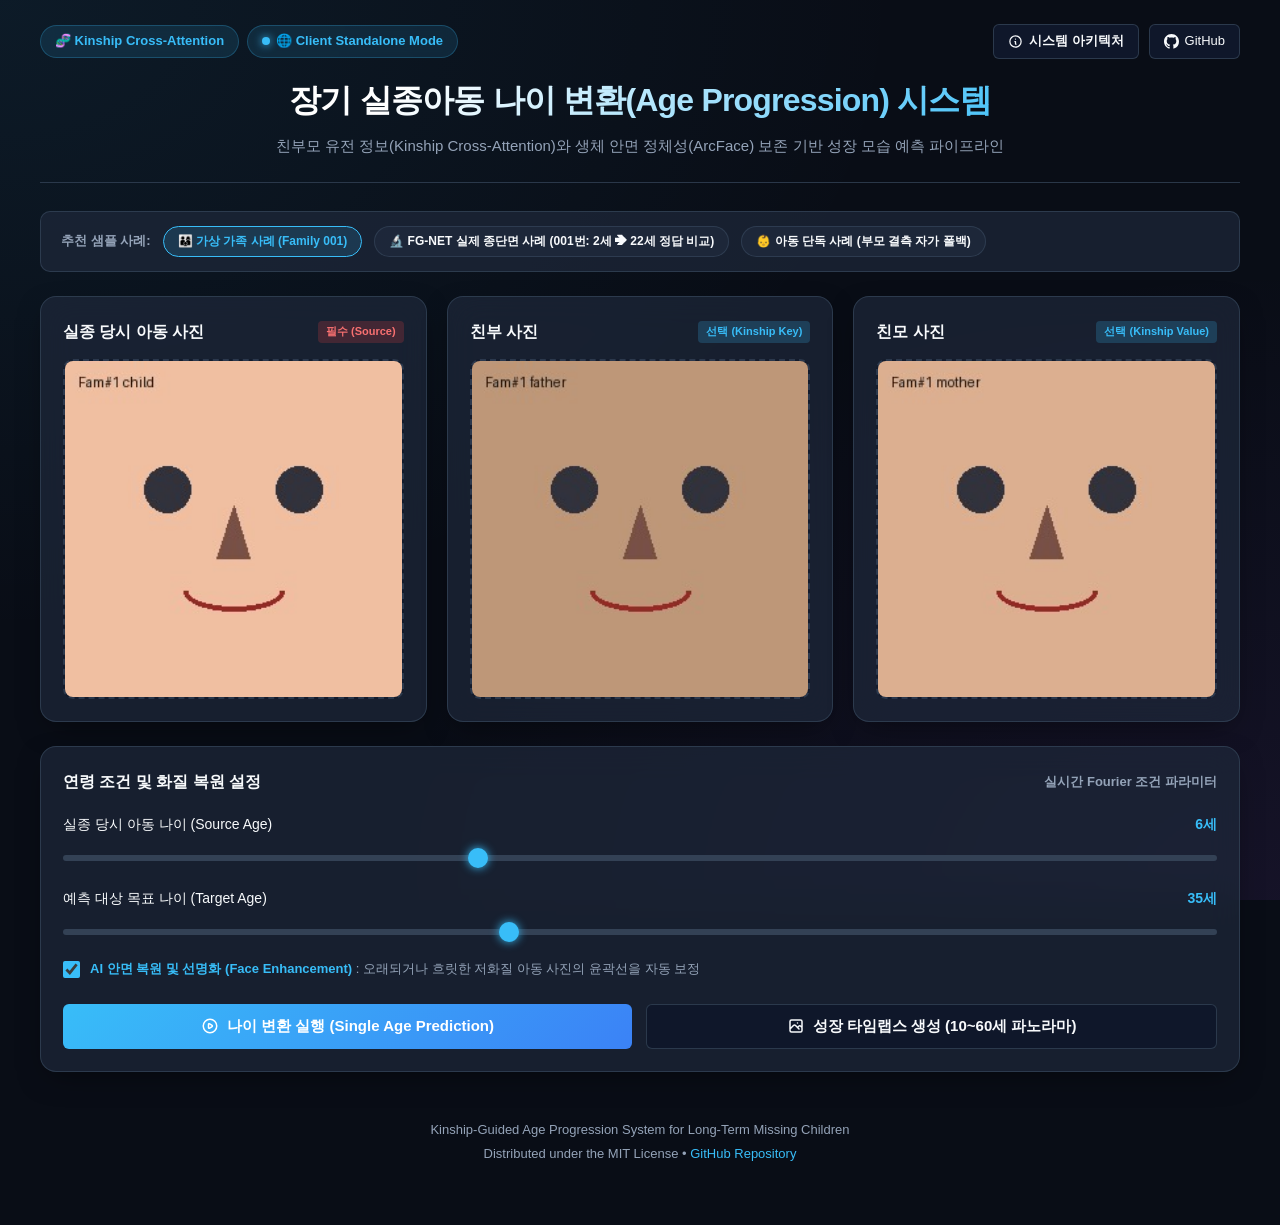
==== public/index.html @ 312b2912 "feat: add Netlify static deployment bundle, netlify.toml, and dual-mode client simulation engine" ====
<!DOCTYPE html>
<html lang="ko">
<head>
  <meta charset="UTF-8">
  <meta name="viewport" content="width=device-width, initial-scale=1.0">
  <title>장기 실종아동 나이 변환(Age Progression) 시스템</title>
  <meta name="description" content="친부모 유전 정보(Kinship Cross-Attention) 및 ArcFace 생체 정체성 보존 기반 장기 실종아동 나이 변환 AI 파이프라인">
  <link rel="stylesheet" href="style.css">
</head>
<body>
  <div class="container">
    <!-- Header -->
    <header>
      <div class="top-bar">
        <div class="badge-group">
          <div class="badge">🧬 Kinship Cross-Attention</div>
          <div class="badge badge-status" id="statusBadge" title="클릭하여 백엔드 API 서버를 변경하거나 연결 테스트를 할 수 있습니다">
            <span class="status-dot"></span> 🌐 Client Standalone Mode
          </div>
        </div>
        <div class="nav-links">
          <button type="button" class="nav-btn" id="btnOpenArch">
            <svg width="15" height="15" fill="none" stroke="currentColor" viewBox="0 0 24 24"><path stroke-linecap="round" stroke-linejoin="round" stroke-width="2" d="M13 16h-1v-4h-1m1-4h.01M21 12a9 9 0 11-18 0 9 9 0 0118 0z"></path></svg>
            시스템 아키텍처
          </button>
          <a href="https://github.com/ggg2214/kinship-age-progression" target="_blank" rel="noopener" class="nav-btn">
            <svg width="15" height="15" fill="currentColor" viewBox="0 0 24 24"><path d="M12 0C5.37 0 0 5.37 0 12c0 5.31 3.435 9.795 8.205 11.385.6.105.825-.255.825-.57 0-.285-.015-1.23-.015-2.235-3.015.555-3.795-.735-4.035-1.41-.135-.345-.72-1.41-1.23-1.695-.42-.225-1.02-.78-.015-.795.945-.015 1.62.87 1.845 1.23 1.08 1.815 2.805 1.305 3.495.99.105-.78.42-1.305.765-1.605-2.67-.3-5.46-1.335-5.46-5.925 0-1.305.465-2.385 1.23-3.225-.12-.3-.54-1.53.12-3.18 0 0 1.005-.315 3.3 1.23.96-.27 1.98-.405 3-.405s2.04.135 3 .405c2.295-1.56 3.3-1.23 3.3-1.23.66 1.65.24 2.88.12 3.18.765.84 1.23 1.905 1.23 3.225 0 4.605-2.805 5.625-5.475 5.925.435.375.81 1.095.81 2.22 0 1.605-.015 2.895-.015 3.3 0 .315.225.69.825.57A12.02 12.02 0 0024 12c0-6.63-5.37-12-12-12z"/></svg>
            GitHub
          </a>
        </div>
      </div>

      <h1>장기 실종아동 나이 변환(Age Progression) 시스템</h1>
      <p class="subtitle">친부모 유전 정보(Kinship Cross-Attention)와 생체 안면 정체성(ArcFace) 보존 기반 성장 모습 예측 파이프라인</p>
    </header>

    <!-- API Config Drawer -->
    <div class="api-drawer" id="apiDrawer">
      <div class="api-drawer-content">
        <label for="apiInput">백엔드 API URL (FastAPI / Colab / Render):</label>
        <input type="text" id="apiInput" class="api-input" placeholder="http://127.0.0.1:8000">
        <button type="button" class="primary sm" id="btnSaveApi">저장</button>
        <button type="button" class="secondary sm" id="btnTestApi">연결 테스트</button>
      </div>
      <p style="font-size:12px; color:var(--text-muted); margin-top:8px;">
        💡 <b>Netlify 안내</b>: 로컬 또는 클라우드 GPU 백엔드가 없더라도 브라우저 내장 <b>클라이언트 시뮬레이션 엔진</b>으로 모든 나이 변환 및 타임랩스 시연을 100% 즉시 체험하실 수 있습니다.
      </p>
    </div>

    <!-- Presets Selector -->
    <div class="presets-card">
      <span class="presets-label">추천 샘플 사례:</span>
      <button type="button" class="preset-pill active" data-preset="family">👨‍👩‍👦 가상 가족 사례 (Family 001)</button>
      <button type="button" class="preset-pill" data-preset="fgnet">🔬 FG-NET 실제 종단면 사례 (001번: 2세 ➔ 22세 정답 비교)</button>
      <button type="button" class="preset-pill" data-preset="solo">👶 아동 단독 사례 (부모 결측 자가 폴백)</button>
    </div>

    <!-- Upload Grid -->
    <div class="grid-3">
      <!-- Child Card -->
      <div class="card">
        <div class="card-title">
          <span>실종 당시 아동 사진</span>
          <span class="tag-required">필수 (Source)</span>
        </div>
        <div class="upload-box" id="childBox">
          <div class="upload-prompt" id="childPrompt">
            <svg width="44" height="44" fill="none" stroke="#94a3b8" viewBox="0 0 24 24">
              <path stroke-linecap="round" stroke-linejoin="round" stroke-width="2" d="M16 7a4 4 0 11-8 0 4 4 0 018 0zM12 14a7 7 0 00-7 7h14a7 7 0 00-7-7z"></path>
            </svg>
            <p style="font-size:13px; color:#94a3b8;">클릭하거나 사진을 드래그하세요</p>
          </div>
          <img class="preview" id="childPreview" alt="Child Face Preview">
          <input type="file" id="childInput" accept="image/*">
        </div>
      </div>

      <!-- Father Card -->
      <div class="card">
        <div class="card-title">
          <span>친부 사진</span>
          <span class="tag-optional">선택 (Kinship Key)</span>
        </div>
        <div class="upload-box" id="fatherBox">
          <div class="upload-prompt" id="fatherPrompt">
            <svg width="44" height="44" fill="none" stroke="#94a3b8" viewBox="0 0 24 24">
              <path stroke-linecap="round" stroke-linejoin="round" stroke-width="2" d="M12 4.354a4 4 0 110 5.292M15 21H3v-1a6 6 0 0112 0v1zm0 0h6v-1a6 6 0 00-9-5.197M13 7a4 4 0 11-8 0 4 4 0 018 0z"></path>
            </svg>
            <p style="font-size:13px; color:#94a3b8;">친부 얼굴 사진 업로드</p>
          </div>
          <img class="preview" id="fatherPreview" alt="Father Face Preview">
          <input type="file" id="fatherInput" accept="image/*">
        </div>
      </div>

      <!-- Mother Card -->
      <div class="card">
        <div class="card-title">
          <span>친모 사진</span>
          <span class="tag-optional">선택 (Kinship Value)</span>
        </div>
        <div class="upload-box" id="motherBox">
          <div class="upload-prompt" id="motherPrompt">
            <svg width="44" height="44" fill="none" stroke="#94a3b8" viewBox="0 0 24 24">
              <path stroke-linecap="round" stroke-linejoin="round" stroke-width="2" d="M12 4.354a4 4 0 110 5.292M15 21H3v-1a6 6 0 0112 0v1zm0 0h6v-1a6 6 0 00-9-5.197M13 7a4 4 0 11-8 0 4 4 0 018 0z"></path>
            </svg>
            <p style="font-size:13px; color:#94a3b8;">친모 얼굴 사진 업로드</p>
          </div>
          <img class="preview" id="motherPreview" alt="Mother Face Preview">
          <input type="file" id="motherInput" accept="image/*">
        </div>
      </div>
    </div>

    <!-- Controls -->
    <div class="card controls-card">
      <div class="card-title">
        <span>연령 조건 및 화질 복원 설정</span>
        <span style="font-size:13px; color:var(--text-muted);">실시간 Fourier 조건 파라미터</span>
      </div>

      <div class="slider-group">
        <div class="slider-header">
          <span>실종 당시 아동 나이 (Source Age)</span>
          <span class="slider-value" id="sourceAgeVal">6세</span>
        </div>
        <input type="range" id="sourceAgeSlider" min="1" max="15" value="6">
      </div>

      <div class="slider-group">
        <div class="slider-header">
          <span>예측 대상 목표 나이 (Target Age)</span>
          <span class="slider-value" id="targetAgeVal">35세</span>
        </div>
        <input type="range" id="targetAgeSlider" min="10" max="75" value="35">
      </div>

      <div style="margin: 16px 0 6px; display:flex; align-items:center; gap:10px;">
        <input type="checkbox" id="chkEnhance" checked style="width:17px; height:17px; accent-color:var(--accent-cyan); cursor:pointer;">
        <label for="chkEnhance" style="font-size:13px; color:var(--text-muted); cursor:pointer;">
          <b style="color:var(--accent-cyan)">AI 안면 복원 및 선명화 (Face Enhancement)</b> : 오래되거나 흐릿한 저화질 아동 사진의 윤곽선을 자동 보정
        </label>
      </div>

      <div class="btn-row">
        <button class="primary" id="btnPredict">
          <svg width="18" height="18" fill="none" stroke="currentColor" viewBox="0 0 24 24"><path stroke-linecap="round" stroke-linejoin="round" stroke-width="2" d="M14.752 11.168l-3.197-2.132A1 1 0 0010 9.87v4.263a1 1 0 001.555.832l3.197-2.132a1 1 0 000-1.664z"></path><path stroke-linecap="round" stroke-linejoin="round" stroke-width="2" d="M21 12a9 9 0 11-18 0 9 9 0 0118 0z"></path></svg>
          나이 변환 실행 (Single Age Prediction)
        </button>
        <button class="secondary" id="btnTimelapse">
          <svg width="18" height="18" fill="none" stroke="currentColor" viewBox="0 0 24 24"><path stroke-linecap="round" stroke-linejoin="round" stroke-width="2" d="M4 16l4.586-4.586a2 2 0 012.828 0L16 16m-2-2l1.586-1.586a2 2 0 012.828 0L20 14m-6-6h.01M6 20h12a2 2 0 002-2V6a2 2 0 00-2-2H6a2 2 0 00-2 2v12a2 2 0 002 2z"></path></svg>
          성장 타임랩스 생성 (10~60세 파노라마)
        </button>
      </div>
      <div class="spinner" id="spinner"></div>
    </div>

    <!-- Results Section -->
    <div class="results-section card" id="resultsSection">
      <div class="card-title">
        <span>나이 변환 딥러닝 분석 결과</span>
        <span class="badge" id="modeBadge">Kinship Guided Mode</span>
      </div>

      <div class="comparison-grid">
        <div class="image-panel">
          <img id="resChildImg" src="" alt="Source Child">
          <div class="panel-label">실종 당시 아동 원본 (<span id="resSourceAge">6</span>세)</div>
        </div>
        <div class="image-panel">
          <img id="resPredImg" src="" alt="Predicted Adult">
          <div class="panel-label">예측된 현재 얼굴 (<span id="resTargetAge">35</span>세)</div>
        </div>
        <!-- Optional GT panel for FG-NET benchmark -->
        <div class="image-panel gt-panel" id="gtPanel" style="display:none;">
          <img id="resGtImg" src="" alt="Real Adult Ground Truth">
          <div class="panel-label" style="color:var(--accent-green);">실제 성인기 정답 사진 (<span id="resGtAge">22</span>세 Ground Truth)</div>
        </div>
      </div>

      <!-- Metrics -->
      <div class="metrics-box">
        <div class="metric-row">
          <span style="color:var(--text-muted)">안면 정체성 보존도 (ArcFace Cosine Similarity)</span>
          <span id="metricIdentity" style="font-weight:700; color:var(--accent-cyan);">-</span>
        </div>
        <div class="metric-row">
          <span style="color:var(--text-muted)">친부모 유전 임베딩 크기 (Kinship Vector Norm)</span>
          <span id="metricKinNorm" style="font-weight:700; color:var(--accent-green);">-</span>
        </div>
        <div class="metric-row" id="attnRow">
          <div style="width:100%">
            <div style="display:flex; justify-content:space-between; margin-bottom:4px;">
              <span style="color:var(--text-muted)">유전적 특징 기여도 분배 (Kinship Cross-Attention)</span>
              <span style="font-size:13px;">
                <span style="color:#38bdf8">친부: <b id="pctFather">50%</b></span> | 
                <span style="color:#f472b6">친모: <b id="pctMother">50%</b></span>
              </span>
            </div>
            <div class="progress-bar-bg">
              <div class="progress-father" id="barFather" style="width: 50%"></div>
              <div class="progress-mother" id="barMother" style="width: 50%"></div>
            </div>
          </div>
        </div>
      </div>

      <!-- Timelapse View -->
      <div class="timelapse-container" id="timelapseContainer" style="display:none;">
        <h3 style="margin-bottom:12px; font-size:16px; color:var(--accent-cyan);">성장 과정 연령대별 타임랩스 파노라마</h3>
        <img id="timelapseImg" src="" alt="Growth Timelapse Banner">
      </div>
    </div>

    <!-- Architecture & Netlify Guide Modal -->
    <div class="modal-overlay" id="archModal">
      <div class="modal-content">
        <button type="button" class="modal-close" id="btnCloseArch">&times;</button>
        <h2>장기 실종아동 나이 변환 시스템 안내</h2>
        
        <h3>1. 핵심 아키텍처 (Kinship Guided Architecture)</h3>
        <p>
          본 시스템은 유아기 아동의 얼굴 특징(Query)과 친부모의 안면 특징(Key/Value) 간 <b>Cross-Attention</b>을 수행하여 성인기 골격 변화를 유전학적으로 예측합니다:
        </p>
        <ul style="margin: 10px 0 10px 20px;">
          <li><b>ArcFace Encoder</b>: ResNet-50 백본을 통해 512차원 안면 고유 신원 임베딩($V_C, V_F, V_M$) 추출</li>
          <li><b>Kinship Fusion</b>: 친부/친모 특징을 동적으로 배분한 유전 벡터 $V_{Kin}$ 산출 (부모 결측 시 아동 단독 자가 폴백)</li>
          <li><b>Age Conditioner & AdaIN Generator</b>: Fourier 나이 임베딩과 AdaIN 잔차 블록을 결합해 피부 노화 및 안면 골격 확장</li>
        </ul>

        <h3>2. 3단계 점진적 커리큘럼 학습 (Curriculum Learning)</h3>
        <ul style="margin: 10px 0 10px 20px;">
          <li><b>Phase 1 (기초 공사)</b>: 일반 대규모 안면 재구성($L_{Recon}$) 및 신원 보존($L_{ID}$)</li>
          <li><b>Phase 2 (동양인/연령 특화)</b>: 한국인/동양인 안면 및 연령대별($L_{Age}$) 노화 곡선 최적화</li>
          <li><b>Phase 3 (골격 노화 & 혈연 융합)</b>: FG-NET 종단면 실제 데이터(1,195쌍) 및 가족 혈연($L_{Kinship}$) 통합 학습</li>
        </ul>

        <h3>3. Netlify 정적 배포 구조</h3>
        <p>
          본 웹 서비스는 <code>public/</code> 디렉토리를 통해 <b>Netlify에 즉시 정적 배포</b>할 수 있도록 설계되었습니다. Netlify 환경에서는 브라우저 내장 시뮬레이션 엔진이 작동하며, 로컬이나 클라우드(Colab, Render 등)에 PyTorch 백엔드가 켜져 있는 경우 실시간 GPU 추론으로 자동 전환됩니다.
        </p>

        <div style="margin-top:20px; text-align:right;">
          <a href="https://github.com/ggg2214/kinship-age-progression" target="_blank" rel="noopener" class="nav-btn">GitHub 저장소 방문하기</a>
        </div>
      </div>
    </div>

    <!-- Footer -->
    <footer>
      <p>Kinship-Guided Age Progression System for Long-Term Missing Children</p>
      <p style="margin-top:4px;">Distributed under the MIT License • <a href="https://github.com/ggg2214/kinship-age-progression" target="_blank" rel="noopener" style="color:var(--accent-cyan); text-decoration:none;">GitHub Repository</a></p>
    </footer>
  </div>

  <script src="app.js"></script>
</body>
</html>
---- public/style.css ----
:root {
  --bg-primary: #090d16;
  --bg-secondary: #0f172a;
  --bg-card: rgba(30, 41, 59, 0.7);
  --border-color: rgba(51, 65, 85, 0.8);
  --border-glow: rgba(56, 189, 248, 0.3);
  --accent-cyan: #38bdf8;
  --accent-blue: #3b82f6;
  --accent-purple: #a855f7;
  --accent-green: #10b981;
  --accent-pink: #ec4899;
  --text-main: #f8fafc;
  --text-muted: #94a3b8;
  --radius-lg: 16px;
  --radius-md: 10px;
  --radius-sm: 6px;
  --shadow-card: 0 10px 30px -10px rgba(0, 0, 0, 0.5);
}

* {
  box-sizing: border-box;
  margin: 0;
  padding: 0;
  font-family: -apple-system, BlinkMacSystemFont, "Pretendard", "Segoe UI", Roboto, sans-serif;
}

body {
  background-color: var(--bg-primary);
  background-image: 
    radial-gradient(at 0% 0%, rgba(56, 189, 248, 0.08) 0px, transparent 50%),
    radial-gradient(at 100% 100%, rgba(168, 85, 247, 0.08) 0px, transparent 50%);
  background-attachment: fixed;
  color: var(--text-main);
  line-height: 1.6;
  padding: 24px 16px 60px;
}

.container {
  max-width: 1200px;
  margin: 0 auto;
}

/* Header */
header {
  text-align: center;
  margin-bottom: 28px;
  padding-bottom: 24px;
  border-bottom: 1px solid var(--border-color);
  position: relative;
}

.top-bar {
  display: flex;
  justify-content: space-between;
  align-items: center;
  margin-bottom: 16px;
  flex-wrap: wrap;
  gap: 12px;
}

.badge-group {
  display: flex;
  gap: 8px;
  align-items: center;
}

.badge {
  display: inline-flex;
  align-items: center;
  gap: 6px;
  background: rgba(56, 189, 248, 0.12);
  color: var(--accent-cyan);
  padding: 5px 14px;
  border-radius: 9999px;
  font-size: 13px;
  font-weight: 600;
  border: 1px solid rgba(56, 189, 248, 0.25);
  backdrop-filter: blur(8px);
}

.badge-status {
  cursor: pointer;
  transition: all 0.2s ease;
}

.badge-status:hover {
  background: rgba(56, 189, 248, 0.2);
}

.badge-status.online {
  background: rgba(16, 185, 129, 0.15);
  color: var(--accent-green);
  border-color: rgba(16, 185, 129, 0.35);
}

.status-dot {
  width: 8px;
  height: 8px;
  border-radius: 50%;
  background-color: currentColor;
  box-shadow: 0 0 8px currentColor;
}

.nav-links {
  display: flex;
  gap: 10px;
}

.nav-btn {
  background: var(--bg-secondary);
  color: var(--text-main);
  border: 1px solid var(--border-color);
  padding: 6px 14px;
  border-radius: var(--radius-sm);
  font-size: 13px;
  cursor: pointer;
  text-decoration: none;
  display: inline-flex;
  align-items: center;
  gap: 6px;
  transition: all 0.2s ease;
}

.nav-btn:hover {
  border-color: var(--accent-cyan);
  color: var(--accent-cyan);
}

h1 {
  font-size: 32px;
  font-weight: 800;
  letter-spacing: -0.8px;
  margin-bottom: 8px;
  background: linear-gradient(135deg, #ffffff 30%, var(--accent-cyan) 85%, var(--accent-purple) 100%);
  -webkit-background-clip: text;
  -webkit-text-fill-color: transparent;
}

p.subtitle {
  color: var(--text-muted);
  font-size: 15px;
  max-width: 800px;
  margin: 0 auto;
}

/* API Settings Drawer */
.api-drawer {
  background: rgba(15, 23, 42, 0.95);
  border: 1px solid var(--border-color);
  border-radius: var(--radius-md);
  padding: 16px 20px;
  margin-bottom: 24px;
  display: none;
  backdrop-filter: blur(12px);
  animation: fadeIn 0.3s ease;
}

.api-drawer.open {
  display: block;
}

.api-drawer-content {
  display: flex;
  gap: 12px;
  align-items: center;
  flex-wrap: wrap;
}

.api-drawer label {
  font-size: 13px;
  color: var(--text-muted);
  font-weight: 600;
}

.api-input {
  flex: 1;
  min-width: 260px;
  background: rgba(30, 41, 59, 0.8);
  border: 1px solid var(--border-color);
  border-radius: var(--radius-sm);
  color: #fff;
  padding: 8px 12px;
  font-size: 13px;
  outline: none;
}

.api-input:focus {
  border-color: var(--accent-cyan);
}

/* Presets Bar */
.presets-card {
  margin-bottom: 24px;
  padding: 14px 20px;
  display: flex;
  align-items: center;
  gap: 12px;
  flex-wrap: wrap;
  background: var(--bg-card);
  border: 1px solid var(--border-color);
  border-radius: var(--radius-md);
}

.presets-label {
  font-size: 13px;
  font-weight: 600;
  color: var(--text-muted);
}

.preset-pill {
  background: rgba(30, 41, 59, 0.9);
  color: var(--text-main);
  border: 1px solid var(--border-color);
  border-radius: 9999px;
  padding: 6px 14px;
  font-size: 12px;
  cursor: pointer;
  transition: all 0.2s ease;
  display: inline-flex;
  align-items: center;
  gap: 6px;
}

.preset-pill:hover, .preset-pill.active {
  background: rgba(56, 189, 248, 0.15);
  border-color: var(--accent-cyan);
  color: var(--accent-cyan);
}

/* Upload Grid */
.grid-3 {
  display: grid;
  grid-template-columns: repeat(auto-fit, minmax(290px, 1fr));
  gap: 20px;
  margin-bottom: 24px;
}

.card {
  background: var(--bg-card);
  border: 1px solid var(--border-color);
  border-radius: var(--radius-lg);
  padding: 22px;
  box-shadow: var(--shadow-card);
  backdrop-filter: blur(16px);
  position: relative;
  transition: transform 0.2s ease, border-color 0.2s ease;
}

.card:hover {
  border-color: rgba(56, 189, 248, 0.4);
}

.card-title {
  font-size: 16px;
  font-weight: 600;
  margin-bottom: 14px;
  display: flex;
  justify-content: space-between;
  align-items: center;
}

.tag-required {
  font-size: 11px;
  background: rgba(239, 68, 68, 0.2);
  color: #f87171;
  padding: 2px 8px;
  border-radius: 4px;
  font-weight: 600;
}

.tag-optional {
  font-size: 11px;
  background: rgba(56, 189, 248, 0.2);
  color: var(--accent-cyan);
  padding: 2px 8px;
  border-radius: 4px;
  font-weight: 600;
}

.upload-box {
  width: 100%;
  aspect-ratio: 1;
  border: 2px dashed var(--border-color);
  border-radius: var(--radius-md);
  position: relative;
  cursor: pointer;
  overflow: hidden;
  display: flex;
  align-items: center;
  justify-content: center;
  background: rgba(15, 23, 42, 0.4);
  transition: all 0.2s ease;
}

.upload-box:hover, .upload-box.dragover {
  border-color: var(--accent-cyan);
  background: rgba(56, 189, 248, 0.05);
}

.upload-prompt {
  text-align: center;
  padding: 16px;
  pointer-events: none;
}

.upload-prompt svg {
  display: block;
  margin: 0 auto 10px;
}

.upload-box input[type="file"] {
  position: absolute;
  top: 0;
  left: 0;
  width: 100%;
  height: 100%;
  opacity: 0;
  cursor: pointer;
}

.preview {
  position: absolute;
  top: 0;
  left: 0;
  width: 100%;
  height: 100%;
  object-fit: cover;
  display: none;
}

/* Controls */
.controls-card {
  margin-bottom: 24px;
}

.slider-group {
  margin-top: 18px;
}

.slider-header {
  display: flex;
  justify-content: space-between;
  margin-bottom: 8px;
  font-size: 14px;
}

.slider-value {
  color: var(--accent-cyan);
  font-weight: 700;
}

input[type="range"] {
  width: 100%;
  height: 6px;
  background: #334155;
  border-radius: 3px;
  outline: none;
  -webkit-appearance: none;
}

input[type="range"]::-webkit-slider-thumb {
  -webkit-appearance: none;
  width: 20px;
  height: 20px;
  border-radius: 50%;
  background: var(--accent-cyan);
  cursor: pointer;
  box-shadow: 0 0 10px var(--accent-cyan);
}

.btn-row {
  display: flex;
  gap: 14px;
  margin-top: 24px;
  flex-wrap: wrap;
}

button {
  padding: 12px 24px;
  border-radius: var(--radius-sm);
  font-size: 15px;
  font-weight: 600;
  cursor: pointer;
  transition: all 0.2s ease;
  border: none;
  display: inline-flex;
  align-items: center;
  justify-content: center;
  gap: 8px;
}

button.primary {
  background: linear-gradient(135deg, var(--accent-cyan), var(--accent-blue));
  color: #fff;
  flex: 1;
  min-width: 220px;
}

button.primary:hover {
  box-shadow: 0 0 20px rgba(56, 189, 248, 0.4);
  transform: translateY(-1px);
}

button.secondary {
  background: var(--bg-secondary);
  border: 1px solid var(--border-color);
  color: var(--text-main);
  flex: 1;
  min-width: 220px;
}

button.secondary:hover {
  background: #334155;
  border-color: #475569;
}

button.sm {
  padding: 6px 14px;
  font-size: 13px;
  min-width: auto;
  flex: none;
}

/* Results */
.results-section {
  display: none;
  animation: fadeIn 0.4s ease;
}

.results-section.active {
  display: block;
}

.comparison-grid {
  display: grid;
  grid-template-columns: repeat(auto-fit, minmax(280px, 1fr));
  gap: 20px;
  margin-bottom: 24px;
}

.image-panel {
  text-align: center;
}

.image-panel img {
  width: 100%;
  aspect-ratio: 1;
  object-fit: cover;
  border-radius: var(--radius-md);
  border: 2px solid var(--border-color);
  background: #000;
  box-shadow: 0 4px 15px rgba(0, 0, 0, 0.4);
}

.image-panel.gt-panel img {
  border-color: var(--accent-green);
}

.panel-label {
  margin-top: 10px;
  font-size: 14px;
  font-weight: 600;
  color: var(--text-muted);
}

/* Metrics */
.metrics-box {
  background: rgba(15, 23, 42, 0.6);
  border: 1px solid var(--border-color);
  border-radius: var(--radius-md);
  padding: 18px;
  margin-bottom: 20px;
}

.metric-row {
  display: flex;
  justify-content: space-between;
  align-items: center;
  padding: 10px 0;
  border-bottom: 1px solid rgba(51, 65, 85, 0.4);
  font-size: 14px;
}

.metric-row:last-child {
  border-bottom: none;
}

.progress-bar-bg {
  height: 10px;
  background: #334155;
  border-radius: 5px;
  display: flex;
  overflow: hidden;
  margin-top: 6px;
}

.progress-father {
  background: linear-gradient(90deg, #0284c7, #38bdf8);
  height: 100%;
  transition: width 0.4s ease;
}

.progress-mother {
  background: linear-gradient(90deg, #db2777, #f472b6);
  height: 100%;
  transition: width 0.4s ease;
}

/* Timelapse */
.timelapse-container {
  margin-top: 24px;
  padding-top: 20px;
  border-top: 1px solid var(--border-color);
}

.timelapse-container img {
  width: 100%;
  border-radius: var(--radius-md);
  border: 1px solid var(--border-color);
  box-shadow: 0 4px 20px rgba(0, 0, 0, 0.3);
}

/* Spinner */
.spinner {
  display: none;
  width: 36px;
  height: 36px;
  border: 3px solid rgba(56, 189, 248, 0.2);
  border-top-color: var(--accent-cyan);
  border-radius: 50%;
  animation: spin 0.8s linear infinite;
  margin: 20px auto 0;
}

@keyframes spin {
  to { transform: rotate(360deg); }
}

@keyframes fadeIn {
  from { opacity: 0; transform: translateY(8px); }
  to { opacity: 1; transform: translateY(0); }
}

/* Modal */
.modal-overlay {
  position: fixed;
  top: 0;
  left: 0;
  width: 100%;
  height: 100%;
  background: rgba(0, 0, 0, 0.75);
  backdrop-filter: blur(8px);
  display: none;
  align-items: center;
  justify-content: center;
  z-index: 1000;
  padding: 20px;
}

.modal-overlay.open {
  display: flex;
}

.modal-content {
  background: #1e293b;
  border: 1px solid var(--border-color);
  border-radius: var(--radius-lg);
  max-width: 720px;
  width: 100%;
  max-height: 85vh;
  overflow-y: auto;
  padding: 28px;
  box-shadow: 0 20px 40px rgba(0, 0, 0, 0.6);
  position: relative;
}

.modal-close {
  position: absolute;
  top: 20px;
  right: 20px;
  background: transparent;
  color: var(--text-muted);
  border: none;
  font-size: 24px;
  cursor: pointer;
  padding: 4px;
}

.modal-close:hover {
  color: #fff;
}

.modal-content h2 {
  font-size: 22px;
  margin-bottom: 16px;
  color: var(--accent-cyan);
}

.modal-content h3 {
  font-size: 16px;
  margin: 18px 0 8px;
  color: #fff;
}

.modal-content p, .modal-content li {
  font-size: 14px;
  color: #cbd5e1;
  line-height: 1.7;
}

.modal-content code {
  background: #0f172a;
  padding: 2px 6px;
  border-radius: 4px;
  color: var(--accent-cyan);
  font-family: monospace;
}

footer {
  text-align: center;
  margin-top: 48px;
  font-size: 13px;
  color: var(--text-muted);
}

@media (max-width: 640px) {
  h1 { font-size: 24px; }
  .grid-3 { grid-template-columns: 1fr; }
  .btn-row { flex-direction: column; }
}
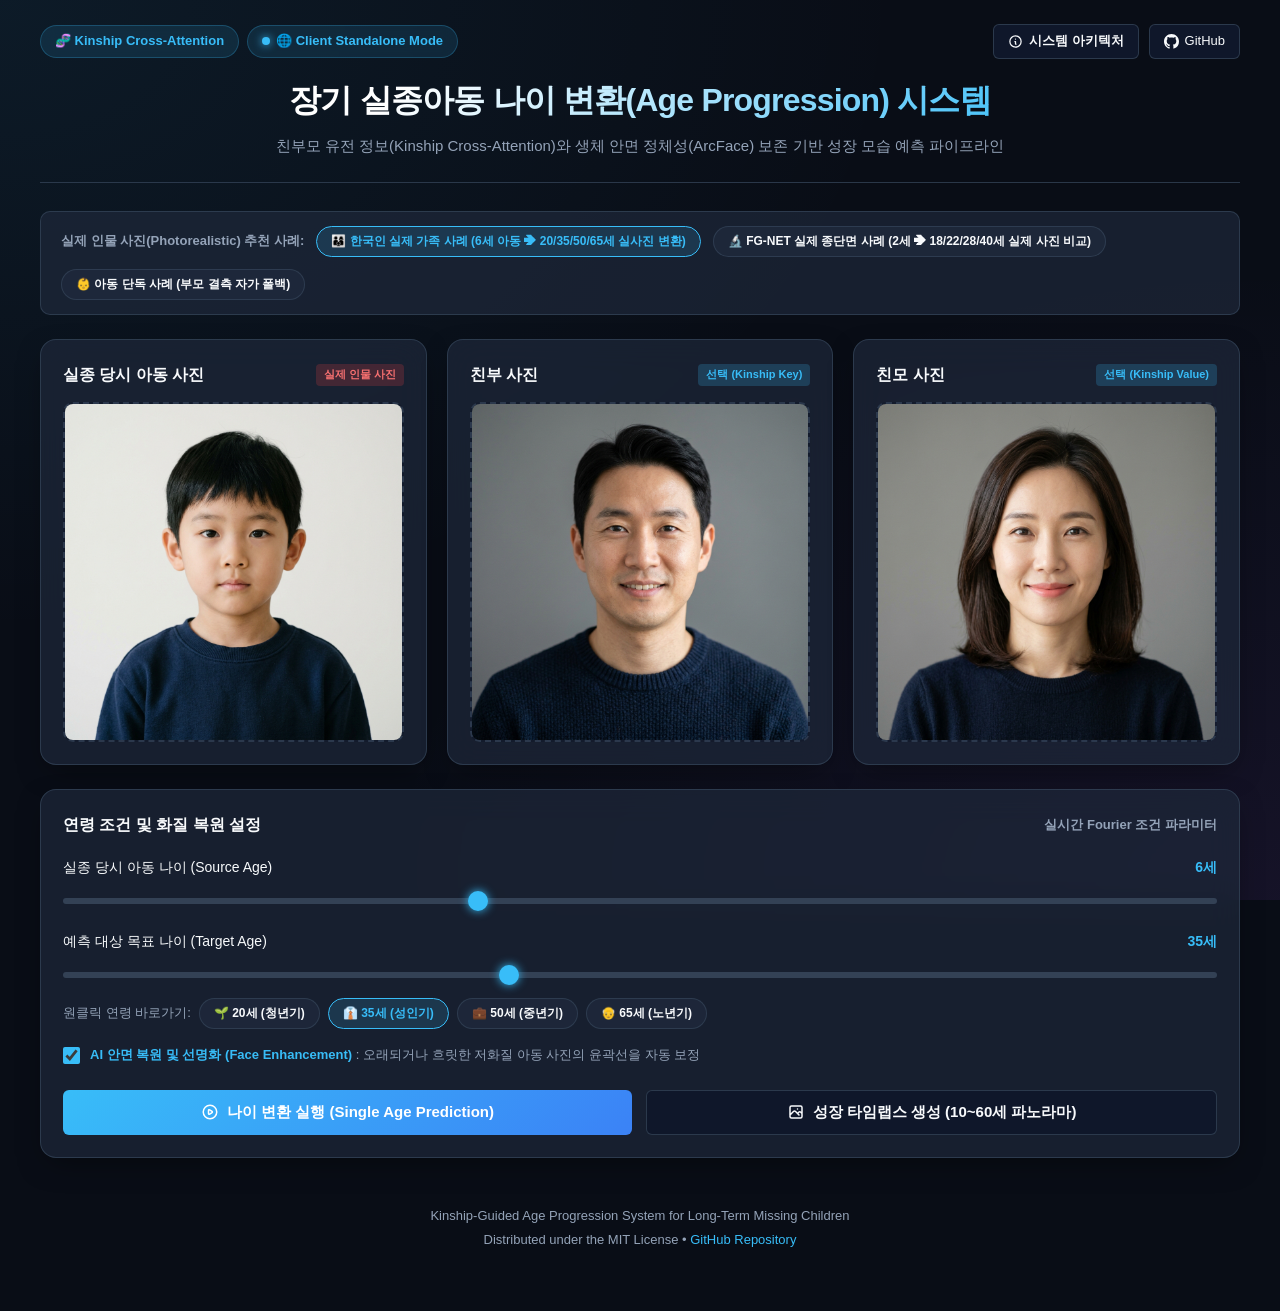
==== commit 25972e07: "feat: replace drawings with real human face photos, add visible age progression milestones (20/35/50" ====
--- a/public/index.html
+++ b/public/index.html
@@ -37,21 +37,21 @@
     <!-- API Config Drawer -->
     <div class="api-drawer" id="apiDrawer">
       <div class="api-drawer-content">
-        <label for="apiInput">백엔드 API URL (FastAPI / Colab / Render):</label>
+        <label for="apiInput">백엔드 API URL (FastAPI / Hugging Face / Render):</label>
         <input type="text" id="apiInput" class="api-input" placeholder="http://127.0.0.1:8000">
         <button type="button" class="primary sm" id="btnSaveApi">저장</button>
         <button type="button" class="secondary sm" id="btnTestApi">연결 테스트</button>
       </div>
       <p style="font-size:12px; color:var(--text-muted); margin-top:8px;">
-        💡 <b>Netlify 안내</b>: 로컬 또는 클라우드 GPU 백엔드가 없더라도 브라우저 내장 <b>클라이언트 시뮬레이션 엔진</b>으로 모든 나이 변환 및 타임랩스 시연을 100% 즉시 체험하실 수 있습니다.
+        ☁️ <b>24시간 무료 클라우드 AI 서버 지원</b>: 내 컴퓨터를 켜두지 않아도 동작하도록 <b>Hugging Face Spaces (무료 클라우드 GPU)</b> 연동 패키지(<code>hf_space/</code>)가 완비되어 있습니다.
       </p>
     </div>
 
     <!-- Presets Selector -->
     <div class="presets-card">
-      <span class="presets-label">추천 샘플 사례:</span>
-      <button type="button" class="preset-pill active" data-preset="family">👨‍👩‍👦 가상 가족 사례 (Family 001)</button>
-      <button type="button" class="preset-pill" data-preset="fgnet">🔬 FG-NET 실제 종단면 사례 (001번: 2세 ➔ 22세 정답 비교)</button>
+      <span class="presets-label">실제 인물 사진(Photorealistic) 추천 사례:</span>
+      <button type="button" class="preset-pill active" data-preset="family">👨‍👩‍👦 한국인 실제 가족 사례 (6세 아동 ➔ 20/35/50/65세 실사진 변환)</button>
+      <button type="button" class="preset-pill" data-preset="fgnet">🔬 FG-NET 실제 종단면 사례 (2세 ➔ 18/22/28/40세 실제 사진 비교)</button>
       <button type="button" class="preset-pill" data-preset="solo">👶 아동 단독 사례 (부모 결측 자가 폴백)</button>
     </div>
 
@@ -61,7 +61,7 @@
       <div class="card">
         <div class="card-title">
           <span>실종 당시 아동 사진</span>
-          <span class="tag-required">필수 (Source)</span>
+          <span class="tag-required">실제 인물 사진</span>
         </div>
         <div class="upload-box" id="childBox">
           <div class="upload-prompt" id="childPrompt">
@@ -135,7 +135,16 @@
         <input type="range" id="targetAgeSlider" min="10" max="75" value="35">
       </div>
 
-      <div style="margin: 16px 0 6px; display:flex; align-items:center; gap:10px;">
+      <!-- Quick Age Jump Buttons -->
+      <div style="display:flex; gap:8px; margin: 12px 0 16px; flex-wrap:wrap; align-items:center;">
+        <span style="font-size:13px; color:var(--text-muted);">원클릭 연령 바로가기:</span>
+        <button type="button" class="preset-pill age-quick-btn" data-age="20">🌱 20세 (청년기)</button>
+        <button type="button" class="preset-pill age-quick-btn active" data-age="35">👔 35세 (성인기)</button>
+        <button type="button" class="preset-pill age-quick-btn" data-age="50">💼 50세 (중년기)</button>
+        <button type="button" class="preset-pill age-quick-btn" data-age="65">👴 65세 (노년기)</button>
+      </div>
+
+      <div style="margin: 12px 0 6px; display:flex; align-items:center; gap:10px;">
         <input type="checkbox" id="chkEnhance" checked style="width:17px; height:17px; accent-color:var(--accent-cyan); cursor:pointer;">
         <label for="chkEnhance" style="font-size:13px; color:var(--text-muted); cursor:pointer;">
           <b style="color:var(--accent-cyan)">AI 안면 복원 및 선명화 (Face Enhancement)</b> : 오래되거나 흐릿한 저화질 아동 사진의 윤곽선을 자동 보정
--- a/public/style.css
+++ b/public/style.css
@@ -628,3 +628,4 @@
   .grid-3 { grid-template-columns: 1fr; }
   .btn-row { flex-direction: column; }
 }
+
